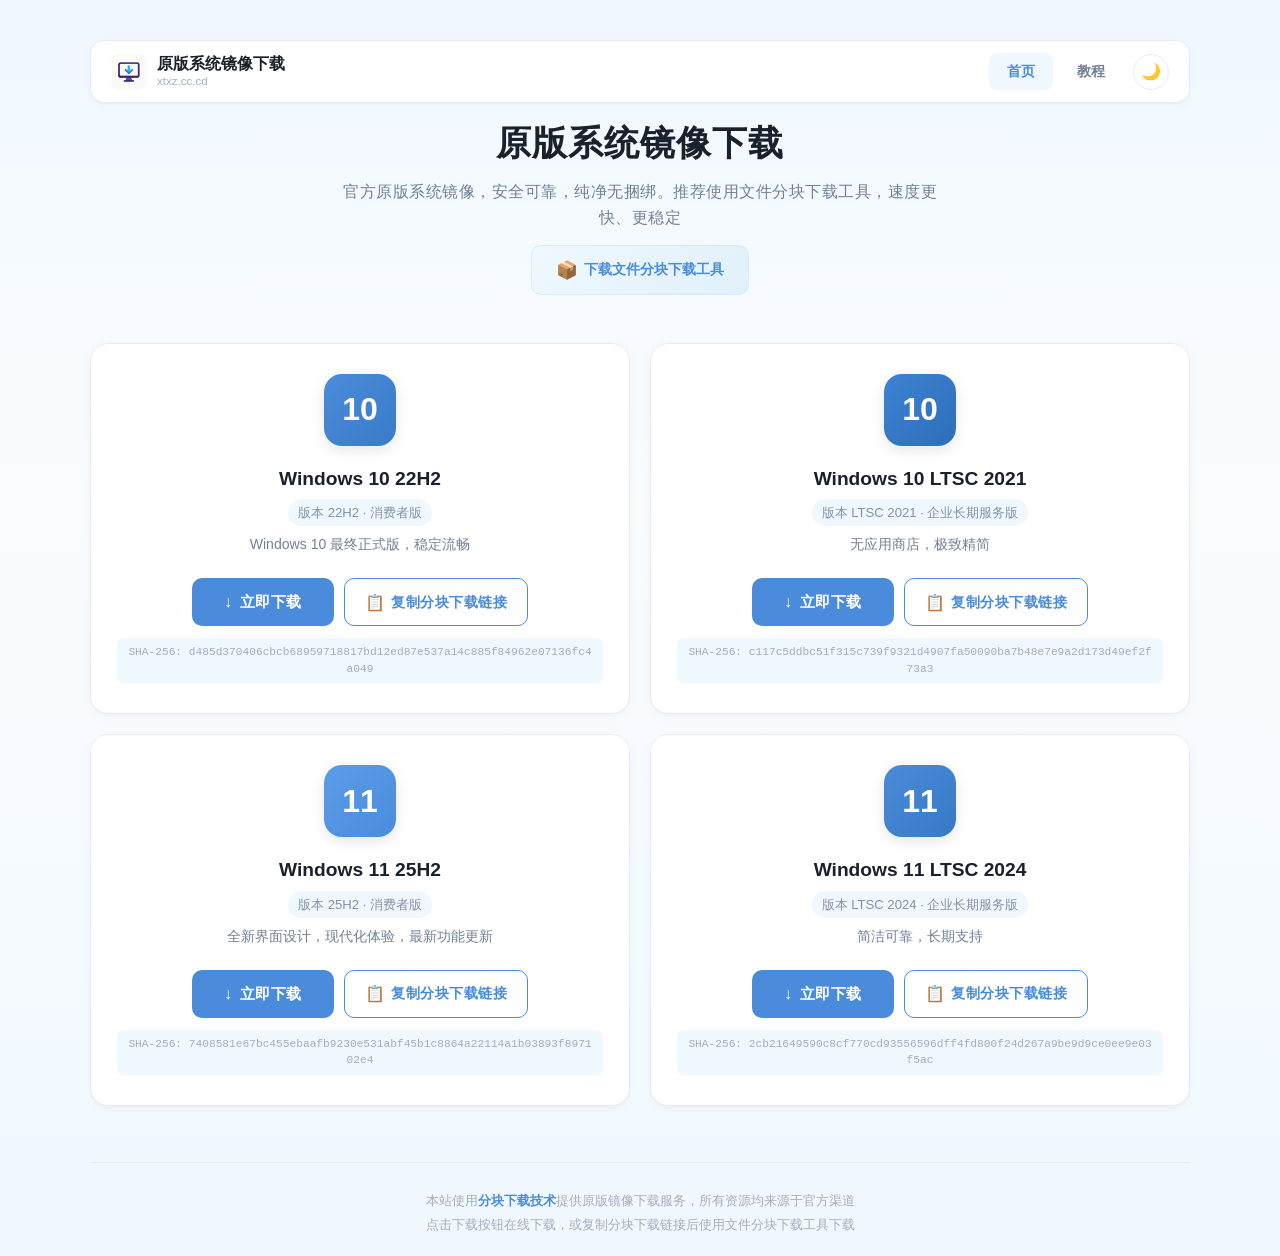
==== index.html @ e3495d39 "Add files via upload" ====
<!DOCTYPE html>
<html lang="zh-CN">
<head>
  <meta charset="UTF-8">
  <meta name="viewport" content="width=device-width, initial-scale=1.0">
  <meta name="description" content="官方原版系统镜像下载，包含 Windows 10、Windows 10 LTSC、Windows 11、Windows 11 LTSC，安全可靠纯净无捆绑">
  <meta name="keywords" content="Windows下载,Windows10,Windows11,系统镜像,原版ISO,系统下载">
  <meta name="theme-color" content="#4a8cdb">
  <meta name="color-scheme" content="light dark">
  <link rel="icon" type="image/png" href="favicon.png">
  <title>原版系统镜像下载</title>
  <link rel="stylesheet" href="style.css">
  <script src="script.js" defer></script>
</head>
<body>
  <nav class="top-nav" role="navigation" aria-label="主导航">
    <div class="nav-left">
      <a href="index.html" class="nav-brand">
        <img src="favicon.png" alt="网站图标" class="nav-logo">
        <div class="nav-brand-text">
          <span class="nav-title">原版系统镜像下载</span>
          <span class="nav-domain" id="navDomain">xtxz.cc.cd</span>
        </div>
      </a>
    </div>
    <div class="nav-right">
      <a href="index.html" class="nav-link active">首页</a>
      <a href="tutorial.html" class="nav-link">教程</a>
      <button class="theme-toggle" id="themeToggle" aria-label="切换暗色模式" title="切换暗色模式">
        <span class="theme-icon theme-icon-light">🌙</span>
        <span class="theme-icon theme-icon-dark">☀️</span>
      </button>
    </div>
  </nav>

  <div class="container">
    <header class="header">
      <h1>原版系统镜像下载</h1>
      <p class="subtitle">官方原版系统镜像，安全可靠，纯净无捆绑。推荐使用文件分块下载工具，速度更快、更稳定</p>
      <a href="https://fkxz.zhshh.cn/download" target="_blank" rel="noopener noreferrer" class="tool-link">
        <span class="link-icon">📦</span>
        下载文件分块下载工具
      </a>
    </header>

    <main class="download-grid" role="main" aria-label="系统镜像下载列表">
      <article class="download-card">
        <div class="card-icon win10" aria-hidden="true"></div>
        <div class="card-info">
          <h2>Windows 10 22H2</h2>
          <p class="version">版本 22H2 · 消费者版</p>
          <p class="desc">Windows 10 最终正式版，稳定流畅</p>
        </div>
        <div class="btn-group">
          <a href="https://xtjx.cc.cd/sw/?fkx=w1022h2.fkx" target="_blank" rel="noopener noreferrer" class="download-btn" aria-label="下载 Windows 10 22H2">
            <span class="btn-icon" aria-hidden="true">↓</span>
            立即下载
          </a>
          <button class="copy-btn" data-copy="https://xtjx.cc.cd/w1022h2.fkx" aria-label="复制 Windows 10 22H2 分块下载链接">
            <span class="btn-icon" aria-hidden="true">📋</span>
            复制分块下载链接
          </button>
        </div>
        <p class="sha256">SHA-256: d485d370406cbcb68959718817bd12ed87e537a14c885f84962e07136fc4a049</p>
      </article>

      <article class="download-card">
        <div class="card-icon win10ltsc" aria-hidden="true"></div>
        <div class="card-info">
          <h2>Windows 10 LTSC 2021</h2>
          <p class="version">版本 LTSC 2021 · 企业长期服务版</p>
          <p class="desc">无应用商店，极致精简</p>
        </div>
        <div class="btn-group">
          <a href="https://xtjx.cc.cd/sw/?fkx=w11ltsc2024.fkx" target="_blank" rel="noopener noreferrer" class="download-btn" aria-label="下载 Windows 10 LTSC 2021">
            <span class="btn-icon" aria-hidden="true">↓</span>
            立即下载
          </a>
          <button class="copy-btn" data-copy="https://xtjx.cc.cd/w11ltsc2024.fkx" aria-label="复制 Windows 10 LTSC 2021 分块下载链接">
            <span class="btn-icon" aria-hidden="true">📋</span>
            复制分块下载链接
          </button>
        </div>
        <p class="sha256">SHA-256: c117c5ddbc51f315c739f9321d4907fa50090ba7b48e7e9a2d173d49ef2f73a3</p>
      </article>

      <article class="download-card">
        <div class="card-icon win11" aria-hidden="true"></div>
        <div class="card-info">
          <h2>Windows 11 25H2</h2>
          <p class="version">版本 25H2 · 消费者版</p>
          <p class="desc">全新界面设计，现代化体验，最新功能更新</p>
        </div>
        <div class="btn-group">
          <a href="https://w11.xtjx.cc.cd/sw/?fkx=w1125h2.fkx" target="_blank" rel="noopener noreferrer" class="download-btn" aria-label="下载 Windows 11 25H2">
            <span class="btn-icon" aria-hidden="true">↓</span>
            立即下载
          </a>
          <button class="copy-btn" data-copy="https://w11.xtjx.cc.cd/w1125h2.fkx" aria-label="复制 Windows 11 25H2 分块下载链接">
            <span class="btn-icon" aria-hidden="true">📋</span>
            复制分块下载链接
          </button>
        </div>
        <p class="sha256">SHA-256: 7408581e67bc455ebaafb9230e531abf45b1c8864a22114a1b03893f897102e4</p>
      </article>

      <article class="download-card">
        <div class="card-icon win11ltsc" aria-hidden="true"></div>
        <div class="card-info">
          <h2>Windows 11 LTSC 2024</h2>
          <p class="version">版本 LTSC 2024 · 企业长期服务版</p>
          <p class="desc">简洁可靠，长期支持</p>
        </div>
        <div class="btn-group">
          <a href="https://w11ltsc.xtjx.cc.cd/sw/?fkx=w11ltsc2024.fkx" target="_blank" rel="noopener noreferrer" class="download-btn" aria-label="下载 Windows 11 LTSC 2024">
            <span class="btn-icon" aria-hidden="true">↓</span>
            立即下载
          </a>
          <button class="copy-btn" data-copy="https://w11ltsc.xtjx.cc.cd/w11ltsc2024.fkx" aria-label="复制 Windows 11 LTSC 2024 分块下载链接">
            <span class="btn-icon" aria-hidden="true">📋</span>
            复制分块下载链接
          </button>
        </div>
        <p class="sha256">SHA-256: 2cb21649590c8cf770cd93556596dff4fd800f24d267a9be9d9ce0ee9e03f5ac</p>
      </article>
    </main>

    <footer class="footer">
      <p>本站使用<a href="https://github.com/zsh-cn/fkxz" target="_blank" rel="noopener noreferrer" class="footer-link">分块下载技术</a>提供原版镜像下载服务，所有资源均来源于官方渠道</p>
      <p class="tips">点击下载按钮在线下载，或复制分块下载链接后使用文件分块下载工具下载</p>
    </footer>
  </div>

  <button class="back-to-top" id="backToTop" aria-label="回到顶部" title="回到顶部">
    <span class="back-to-top-icon">↑</span>
  </button>

  <div class="toast-container" id="toastContainer" aria-live="polite" aria-atomic="true"></div>
</body>
</html>
---- style.css ----
:root {
  --bg-primary: #f0f8ff;
  --bg-secondary: #fafcfe;
  --bg-card: #ffffff;
  --bg-card-hover: #ffffff;
  --text-primary: #1a202c;
  --text-secondary: #2d3748;
  --text-muted: #718096;
  --text-light: #8492a6;
  --text-extra-light: #a0aec0;
  --text-ultra-light: #bcc4d2;
  --border-color: #e8ecf2;
  --border-hover: #c8e0f8;
  --border-footer: #e2edf6;
  --accent: #4a8cdb;
  --accent-hover: #3a7bc8;
  --accent-light: #5b9de8;
  --accent-bg: #f0f8ff;
  --accent-bg-hover: #e0f0fa;
  --accent-border: #d8ecf8;
  --success: #10b981;
  --shadow-sm: 0 1px 3px rgba(0, 0, 0, 0.04), 0 2px 12px rgba(0, 0, 0, 0.03);
  --shadow-md: 0 4px 8px rgba(0, 0, 0, 0.06), 0 8px 28px rgba(74, 140, 219, 0.12);
  --shadow-btn: 0 6px 20px rgba(74, 140, 219, 0.3);
  --shadow-btn-secondary: 0 6px 20px rgba(74, 140, 219, 0.25);
  --shadow-icon: 0 4px 14px rgba(0, 0, 0, 0.1);
  --radius-sm: 10px;
  --radius-md: 14px;
  --radius-lg: 18px;
  --radius-full: 50%;
  --transition-fast: 0.2s ease;
  --transition-normal: 0.25s ease;
  --transition-slow: 0.35s ease;
}

[data-theme="dark"] {
  --bg-primary: #0f172a;
  --bg-secondary: #1a2332;
  --bg-card: #1e293b;
  --bg-card-hover: #243447;
  --text-primary: #e2e8f0;
  --text-secondary: #cbd5e1;
  --text-muted: #94a3b8;
  --text-light: #8899aa;
  --text-extra-light: #6b7d8e;
  --text-ultra-light: #5a6d7e;
  --border-color: #2d3d52;
  --border-hover: #3d5a80;
  --border-footer: #2d3d52;
  --accent: #60a5fa;
  --accent-hover: #3b82f6;
  --accent-light: #93c5fd;
  --accent-bg: #172554;
  --accent-bg-hover: #1e3a6e;
  --accent-border: #1e3a6e;
  --success: #34d399;
  --shadow-sm: 0 1px 3px rgba(0, 0, 0, 0.15), 0 2px 12px rgba(0, 0, 0, 0.1);
  --shadow-md: 0 4px 8px rgba(0, 0, 0, 0.2), 0 8px 28px rgba(0, 0, 0, 0.18);
  --shadow-btn: 0 6px 20px rgba(96, 165, 250, 0.25);
  --shadow-btn-secondary: 0 6px 20px rgba(96, 165, 250, 0.2);
  --shadow-icon: 0 4px 14px rgba(0, 0, 0, 0.25);
}

* {
  margin: 0;
  padding: 0;
  box-sizing: border-box;
}

html {
  scroll-behavior: smooth;
}

body {
  font-family: "Microsoft YaHei", "PingFang SC", "Helvetica Neue", Arial, sans-serif;
  background: linear-gradient(180deg, var(--bg-primary) 0%, var(--bg-secondary) 40%, var(--bg-primary) 100%);
  min-height: 100vh;
  color: var(--text-secondary);
  padding: 40px 20px 20px;
  transition: background 0.35s ease, color 0.35s ease;
  line-height: 1.6;
}

.container {
  max-width: 1100px;
  margin: 0 auto;
  animation: fadeInUp 0.6s ease both;
}

@keyframes fadeInUp {
  from {
    opacity: 0;
    transform: translateY(20px);
  }
  to {
    opacity: 1;
    transform: translateY(0);
  }
}

@keyframes fadeInRight {
  from {
    opacity: 0;
    transform: translateX(-20px);
  }
  to {
    opacity: 1;
    transform: translateX(0);
  }
}

@keyframes pulse {
  0%, 100% {
    transform: scale(1);
  }
  50% {
    transform: scale(1.05);
  }
}

@keyframes slideInUp {
  from {
    opacity: 0;
    transform: translateY(30px);
  }
  to {
    opacity: 1;
    transform: translateY(0);
  }
}

@keyframes bounceIn {
  0% {
    opacity: 0;
    transform: scale(0.3);
  }
  50% {
    transform: scale(1.08);
  }
  70% {
    transform: scale(0.95);
  }
  100% {
    opacity: 1;
    transform: scale(1);
  }
}

@keyframes shimmer {
  0% {
    background-position: -200% 0;
  }
  100% {
    background-position: 200% 0;
  }
}

.top-nav {
  display: flex;
  align-items: center;
  justify-content: space-between;
  max-width: 1100px;
  margin: 0 auto 12px;
  padding: 12px 20px;
  background: var(--bg-card);
  border: 1px solid var(--border-color);
  border-radius: var(--radius-md);
  box-shadow: var(--shadow-sm);
  transition: background var(--transition-normal), border-color var(--transition-normal);
  animation: fadeInUp 0.6s ease both;
}

.nav-left {
  display: flex;
  align-items: center;
}

.nav-brand {
  display: flex;
  align-items: center;
  gap: 10px;
  text-decoration: none;
  color: inherit;
}

.nav-logo {
  width: 36px;
  height: 36px;
  border-radius: 8px;
  flex-shrink: 0;
}

.nav-brand-text {
  display: flex;
  flex-direction: column;
  line-height: 1.3;
}

.nav-title {
  font-size: 1rem;
  font-weight: 700;
  color: var(--text-primary);
  transition: color var(--transition-normal);
  white-space: nowrap;
}

.nav-domain {
  font-size: 0.72rem;
  color: var(--text-extra-light);
  cursor: pointer;
  transition: color var(--transition-fast);
  white-space: nowrap;
}

.nav-domain:hover {
  color: var(--accent);
  text-decoration: underline;
}

.nav-right {
  display: flex;
  align-items: center;
  gap: 6px;
}

.nav-link {
  display: inline-flex;
  align-items: center;
  padding: 7px 18px;
  border-radius: 8px;
  font-size: 0.9rem;
  font-weight: 600;
  color: var(--text-muted);
  text-decoration: none;
  transition: color var(--transition-fast), background var(--transition-fast);
}

.nav-link:hover {
  color: var(--accent);
  background: var(--accent-bg);
}

.nav-link.active {
  color: var(--accent);
  background: var(--accent-bg);
}

.header {
  text-align: center;
  margin-bottom: 48px;
  animation: fadeInUp 0.6s ease both;
}

.header h1 {
  font-size: 2.2rem;
  font-weight: 700;
  color: var(--text-primary);
  margin-bottom: 8px;
  letter-spacing: 1px;
  transition: color var(--transition-normal);
}

.subtitle {
  font-size: 1rem;
  color: var(--text-muted);
  letter-spacing: 0.5px;
  max-width: 600px;
  margin: 0 auto;
  transition: color var(--transition-normal);
}

.tool-link {
  display: inline-flex;
  align-items: center;
  gap: 6px;
  margin-top: 14px;
  padding: 10px 24px;
  background: linear-gradient(135deg, var(--accent-bg), var(--accent-bg-hover));
  color: var(--accent);
  text-decoration: none;
  border-radius: var(--radius-sm);
  font-size: 0.88rem;
  font-weight: 600;
  border: 1px solid var(--accent-border);
  transition: background var(--transition-fast), box-shadow var(--transition-fast), transform var(--transition-fast);
}

.tool-link:hover {
  background: linear-gradient(135deg, var(--accent-bg-hover), var(--accent-bg));
  box-shadow: 0 4px 16px rgba(74, 140, 219, 0.15);
  transform: translateY(-1px);
}

.tool-link:focus-visible {
  outline: 2px solid var(--accent);
  outline-offset: 2px;
}

.link-icon {
  font-size: 1.1rem;
}

.download-grid {
  display: grid;
  grid-template-columns: repeat(2, 1fr);
  gap: 20px;
}

.download-card {
  background: var(--bg-card);
  border: 1px solid var(--border-color);
  border-radius: var(--radius-lg);
  padding: 30px 26px;
  display: flex;
  flex-direction: column;
  align-items: center;
  text-align: center;
  box-shadow: var(--shadow-sm);
  transition: transform var(--transition-normal), box-shadow var(--transition-normal), border-color var(--transition-normal), background var(--transition-normal);
  animation: slideInUp 0.5s ease both;
  position: relative;
  overflow: hidden;
}

.download-card::before {
  content: '';
  position: absolute;
  top: 0;
  left: 0;
  right: 0;
  height: 3px;
  background: linear-gradient(90deg, transparent, var(--accent), transparent);
  opacity: 0;
  transition: opacity var(--transition-normal);
}

.download-card:hover::before {
  opacity: 1;
}

.download-card:nth-child(1) { animation-delay: 0.1s; }
.download-card:nth-child(2) { animation-delay: 0.2s; }
.download-card:nth-child(3) { animation-delay: 0.3s; }
.download-card:nth-child(4) { animation-delay: 0.4s; }

.download-card:hover {
  transform: translateY(-4px);
  border-color: var(--border-hover);
  background: var(--bg-card-hover);
  box-shadow: var(--shadow-md);
}

.card-icon {
  width: 72px;
  height: 72px;
  border-radius: var(--radius-lg);
  margin-bottom: 18px;
  display: flex;
  align-items: center;
  justify-content: center;
  font-size: 2rem;
  font-weight: 700;
  color: #ffffff;
  box-shadow: var(--shadow-icon);
  transition: transform var(--transition-fast), box-shadow var(--transition-fast);
  position: relative;
  z-index: 1;
}

.download-card:hover .card-icon {
  transform: scale(1.08);
}

.card-icon.win10 {
  background: linear-gradient(135deg, #4a8cdb, #3a7bc8);
}

.card-icon.win10::before {
  content: "10";
}

.card-icon.win10ltsc {
  background: linear-gradient(135deg, #3d82d4, #2e6eb8);
}

.card-icon.win10ltsc::before {
  content: "10";
}

.card-icon.win11 {
  background: linear-gradient(135deg, #5b9de8, #4a8cdb);
}

.card-icon.win11::before {
  content: "11";
}

.card-icon.win11ltsc {
  background: linear-gradient(135deg, #4a8cdb, #3878c4);
}

.card-icon.win11ltsc::before {
  content: "11";
}

.card-info {
  margin-bottom: 22px;
}

.card-info h2 {
  font-size: 1.2rem;
  font-weight: 600;
  color: var(--text-primary);
  margin-bottom: 5px;
  transition: color var(--transition-normal);
}

.version {
  font-size: 0.82rem;
  color: var(--text-light);
  margin-bottom: 8px;
  display: inline-flex;
  align-items: center;
  gap: 4px;
  background: var(--accent-bg);
  padding: 3px 10px;
  border-radius: 20px;
  transition: background var(--transition-normal), color var(--transition-normal);
}

.desc {
  font-size: 0.88rem;
  color: var(--text-muted);
  line-height: 1.55;
  max-width: 280px;
  transition: color var(--transition-normal);
}

.btn-group {
  display: flex;
  gap: 10px;
  margin-top: auto;
  flex-wrap: wrap;
  justify-content: center;
}

.download-btn {
  display: inline-flex;
  align-items: center;
  justify-content: center;
  gap: 7px;
  background: var(--accent);
  color: #ffffff;
  text-decoration: none;
  padding: 11px 32px;
  border-radius: var(--radius-sm);
  font-size: 0.95rem;
  font-weight: 600;
  letter-spacing: 0.5px;
  transition: background var(--transition-fast), transform var(--transition-fast), box-shadow var(--transition-fast);
  border: none;
  cursor: pointer;
  font-family: inherit;
  position: relative;
  overflow: hidden;
}

.download-btn::after {
  content: '';
  position: absolute;
  top: 50%;
  left: 50%;
  width: 0;
  height: 0;
  border-radius: 50%;
  background: rgba(255, 255, 255, 0.2);
  transform: translate(-50%, -50%);
  transition: width 0.5s ease, height 0.5s ease;
}

.download-btn:active::after {
  width: 300px;
  height: 300px;
}

.download-btn:hover {
  background: var(--accent-hover);
  transform: scale(1.03);
  box-shadow: var(--shadow-btn);
}

.download-btn:active {
  transform: scale(0.97);
}

.download-btn:focus-visible {
  outline: 2px solid var(--accent);
  outline-offset: 2px;
}

.btn-icon {
  font-size: 1rem;
  font-weight: 700;
}

.copy-btn {
  display: inline-flex;
  align-items: center;
  justify-content: center;
  gap: 6px;
  background: var(--bg-card);
  color: var(--accent);
  border: 1.5px solid var(--accent);
  padding: 10px 20px;
  border-radius: var(--radius-sm);
  font-size: 0.9rem;
  font-weight: 600;
  letter-spacing: 0.5px;
  cursor: pointer;
  font-family: inherit;
  transition: background var(--transition-fast), color var(--transition-fast), transform var(--transition-fast), box-shadow var(--transition-fast), border-color var(--transition-fast);
}

.copy-btn:hover {
  background: var(--accent);
  color: #ffffff;
  transform: scale(1.03);
  box-shadow: var(--shadow-btn-secondary);
}

.copy-btn:active {
  transform: scale(0.97);
}

.copy-btn:focus-visible {
  outline: 2px solid var(--accent);
  outline-offset: 2px;
}

.copy-btn.copied {
  background: var(--success);
  color: #ffffff;
  border-color: var(--success);
  animation: pulse 0.3s ease;
}

.sha256 {
  font-size: 0.7rem;
  color: var(--text-extra-light);
  margin-top: 12px;
  word-break: break-all;
  line-height: 1.5;
  max-width: 100%;
  font-family: "Consolas", "Monaco", "Courier New", monospace;
  transition: color var(--transition-normal);
  padding: 6px 10px;
  background: var(--accent-bg);
  border-radius: 6px;
  width: 100%;
  transition: background var(--transition-normal), color var(--transition-normal);
}

.footer {
  text-align: center;
  margin-top: 56px;
  padding-top: 26px;
  border-top: 1px solid var(--border-footer);
  animation: fadeInUp 0.6s ease 0.5s both;
}

.footer p {
  font-size: 0.82rem;
  color: var(--text-extra-light);
  line-height: 1.8;
  transition: color var(--transition-normal);
}

.tips {
  color: var(--text-ultra-light);
  font-size: 0.78rem;
}

.footer-link {
  color: var(--accent);
  text-decoration: none;
  font-weight: 600;
  transition: color var(--transition-fast), text-decoration var(--transition-fast);
}

.footer-link:hover {
  text-decoration: underline;
}

.footer-link:focus-visible {
  outline: 2px solid var(--accent);
  outline-offset: 2px;
}

.theme-toggle {
  width: 36px;
  height: 36px;
  border-radius: var(--radius-full);
  border: 1.5px solid var(--border-color);
  background: var(--bg-card);
  cursor: pointer;
  display: flex;
  align-items: center;
  justify-content: center;
  font-size: 1rem;
  flex-shrink: 0;
  margin-left: 4px;
  transition: background var(--transition-fast), border-color var(--transition-fast), transform var(--transition-fast), box-shadow var(--transition-fast);
}

.theme-toggle:hover {
  transform: scale(1.1);
  box-shadow: var(--shadow-md);
  border-color: var(--accent);
}

.theme-toggle:active {
  transform: scale(0.95);
}

.theme-toggle:focus-visible {
  outline: 2px solid var(--accent);
  outline-offset: 2px;
}

.theme-icon {
  transition: transform var(--transition-normal), opacity var(--transition-normal);
}

[data-theme="dark"] .theme-icon-light {
  display: inline;
}

[data-theme="dark"] .theme-icon-dark {
  display: none;
}

.theme-icon-light {
  display: inline;
}

.theme-icon-dark {
  display: none;
}

[data-theme="dark"] .theme-icon-light {
  display: none;
}

[data-theme="dark"] .theme-icon-dark {
  display: inline;
}

.back-to-top {
  position: fixed;
  bottom: 30px;
  right: 30px;
  z-index: 1000;
  width: 44px;
  height: 44px;
  border-radius: var(--radius-full);
  border: 1.5px solid var(--border-color);
  background: var(--bg-card);
  color: var(--accent);
  cursor: pointer;
  display: flex;
  align-items: center;
  justify-content: center;
  font-size: 1.2rem;
  box-shadow: var(--shadow-sm);
  opacity: 0;
  visibility: hidden;
  transform: translateY(10px);
  transition: opacity var(--transition-normal), visibility var(--transition-normal), transform var(--transition-normal), background var(--transition-fast), border-color var(--transition-fast), box-shadow var(--transition-fast);
}

.back-to-top.visible {
  opacity: 1;
  visibility: visible;
  transform: translateY(0);
}

.back-to-top:hover {
  transform: translateY(-3px);
  box-shadow: var(--shadow-md);
  border-color: var(--accent);
  background: var(--accent);
  color: #ffffff;
}

.back-to-top:active {
  transform: scale(0.95);
}

.back-to-top:focus-visible {
  outline: 2px solid var(--accent);
  outline-offset: 2px;
}

.back-to-top-icon {
  font-weight: 700;
  font-size: 1.1rem;
}

.toast-container {
  position: fixed;
  top: 20px;
  left: 50%;
  transform: translateX(-50%);
  z-index: 9999;
  display: flex;
  flex-direction: column;
  gap: 10px;
  pointer-events: none;
}

.toast {
  display: flex;
  align-items: center;
  gap: 8px;
  padding: 12px 24px;
  background: var(--bg-card);
  border: 1px solid var(--border-color);
  border-radius: var(--radius-sm);
  box-shadow: 0 8px 32px rgba(0, 0, 0, 0.12);
  font-size: 0.9rem;
  font-weight: 500;
  color: var(--text-primary);
  pointer-events: auto;
  animation: bounceIn 0.4s ease both;
  white-space: nowrap;
  transition: background var(--transition-normal), color var(--transition-normal), border-color var(--transition-normal);
}

.toast.success {
  border-left: 3px solid var(--success);
}

.toast.error {
  border-left: 3px solid #ef4444;
}

.toast.fade-out {
  animation: fadeOut 0.35s ease both;
}

@keyframes fadeOut {
  from {
    opacity: 1;
    transform: translateY(0);
  }
  to {
    opacity: 0;
    transform: translateY(-10px);
  }
}

.toast-icon {
  font-size: 1.1rem;
}

@media (max-width: 768px) {
  .download-grid {
    grid-template-columns: 1fr;
  }

  .header h1 {
    font-size: 1.7rem;
  }

  .download-card {
    padding: 24px 20px;
  }

  .theme-toggle {
    width: 32px;
    height: 32px;
    font-size: 0.9rem;
  }

  .back-to-top {
    bottom: 20px;
    right: 20px;
    width: 38px;
    height: 38px;
  }

  .btn-group {
    flex-direction: column;
    width: 100%;
  }

  .download-btn,
  .copy-btn {
    width: 100%;
    justify-content: center;
  }

  .toast {
    padding: 10px 18px;
    font-size: 0.82rem;
    white-space: normal;
    max-width: 90vw;
  }
}

@media (max-width: 480px) {
  body {
    padding: 20px 12px 12px;
  }

  .header h1 {
    font-size: 1.4rem;
  }

  .subtitle {
    font-size: 0.85rem;
  }

  .download-card {
    padding: 20px 16px;
    border-radius: var(--radius-md);
  }

  .card-icon {
    width: 56px;
    height: 56px;
    font-size: 1.5rem;
    border-radius: var(--radius-md);
  }

  .card-info h2 {
    font-size: 1.05rem;
  }

  .sha256 {
    font-size: 0.65rem;
  }

  .tool-link {
    font-size: 0.8rem;
    padding: 8px 18px;
  }
}

@media (prefers-reduced-motion: reduce) {
  *,
  *::before,
  *::after {
    animation-duration: 0.01ms !important;
    animation-iteration-count: 1 !important;
    transition-duration: 0.01ms !important;
    scroll-behavior: auto !important;
  }
}

@media print {
  .theme-toggle,
  .back-to-top,
  .toast-container,
  .btn-group {
    display: none !important;
  }

  body {
    background: #ffffff;
    color: #000000;
  }

  .download-card {
    break-inside: avoid;
    box-shadow: none;
    border: 1px solid #ccc;
  }
}

.tutorial-content {
  max-width: 800px;
  margin: 0 auto;
  animation: fadeInUp 0.6s ease both;
}

.tutorial-section {
  background: var(--bg-card);
  border: 1px solid var(--border-color);
  border-radius: var(--radius-lg);
  padding: 32px 30px;
  margin-bottom: 24px;
  box-shadow: var(--shadow-sm);
  transition: background var(--transition-normal), border-color var(--transition-normal);
}

.tutorial-section h2 {
  font-size: 1.35rem;
  font-weight: 700;
  color: var(--text-primary);
  margin-bottom: 16px;
  transition: color var(--transition-normal);
}

.tutorial-section h3 {
  font-size: 1.1rem;
  font-weight: 600;
  color: var(--text-primary);
  margin: 24px 0 12px;
  transition: color var(--transition-normal);
}

.tutorial-section h4 {
  font-size: 0.95rem;
  font-weight: 600;
  color: var(--text-primary);
  margin-bottom: 4px;
  transition: color var(--transition-normal);
}

.tutorial-section p {
  font-size: 0.92rem;
  color: var(--text-secondary);
  line-height: 1.75;
  margin-bottom: 10px;
  transition: color var(--transition-normal);
}

.tutorial-section code {
  background: var(--accent-bg);
  color: var(--accent);
  padding: 2px 8px;
  border-radius: 4px;
  font-size: 0.88rem;
  font-family: "Consolas", "Monaco", "Courier New", monospace;
  transition: background var(--transition-normal), color var(--transition-normal);
}

.tutorial-section .tool-link {
  margin-bottom: 20px;
}

.program-list {
  margin-top: 16px;
}

.program-card {
  background: var(--bg-secondary);
  border: 1px solid var(--border-color);
  border-radius: var(--radius-sm);
  padding: 16px 18px;
  margin-bottom: 10px;
  transition: background var(--transition-normal), border-color var(--transition-normal);
}

.program-header {
  display: flex;
  align-items: center;
  gap: 8px;
  margin-bottom: 6px;
  flex-wrap: wrap;
}

.program-header strong {
  font-size: 0.95rem;
  color: var(--text-primary);
  transition: color var(--transition-normal);
}

.program-badge {
  display: inline-block;
  background: var(--accent);
  color: #ffffff;
  font-size: 0.7rem;
  font-weight: 700;
  padding: 2px 8px;
  border-radius: 10px;
  line-height: 1.5;
}

.program-file {
  font-size: 0.78rem;
  color: var(--text-muted);
  background: var(--accent-bg);
  padding: 2px 8px;
  border-radius: 4px;
  font-family: "Consolas", "Monaco", "Courier New", monospace;
  transition: background var(--transition-normal), color var(--transition-normal);
}

.program-card p {
  font-size: 0.85rem;
  color: var(--text-muted);
  margin-bottom: 0;
  transition: color var(--transition-normal);
}

.step-list {
  margin: 16px 0;
}

.step-item {
  display: flex;
  gap: 14px;
  margin-bottom: 16px;
  align-items: flex-start;
}

.step-num {
  flex-shrink: 0;
  width: 32px;
  height: 32px;
  border-radius: 50%;
  background: var(--accent);
  color: #ffffff;
  display: flex;
  align-items: center;
  justify-content: center;
  font-size: 0.9rem;
  font-weight: 700;
  line-height: 1;
}

.step-body h4 {
  font-size: 0.95rem;
  font-weight: 600;
  color: var(--text-primary);
  margin-bottom: 2px;
  transition: color var(--transition-normal);
}

.step-body p {
  font-size: 0.88rem;
  color: var(--text-muted);
  margin-bottom: 0;
  transition: color var(--transition-normal);
}

.tip-box {
  display: flex;
  gap: 12px;
  background: var(--accent-bg);
  border: 1px solid var(--accent-border);
  border-radius: var(--radius-sm);
  padding: 16px 18px;
  margin-top: 20px;
  transition: background var(--transition-normal), border-color var(--transition-normal);
}

.tip-icon {
  font-size: 1.3rem;
  flex-shrink: 0;
  line-height: 1.4;
}

.tip-body strong {
  display: block;
  font-size: 0.92rem;
  color: var(--text-primary);
  margin-bottom: 4px;
  transition: color var(--transition-normal);
}

.tip-body p {
  font-size: 0.85rem;
  color: var(--text-muted);
  margin-bottom: 0;
  transition: color var(--transition-normal);
}

.file-list {
  margin: 8px 0 12px;
  padding-left: 20px;
}

.file-list li {
  font-size: 0.88rem;
  color: var(--text-secondary);
  margin-bottom: 6px;
  line-height: 1.6;
  transition: color var(--transition-normal);
}

.file-list code {
  background: var(--accent-bg);
  color: var(--accent);
  padding: 1px 6px;
  border-radius: 3px;
  font-size: 0.85rem;
  font-family: "Consolas", "Monaco", "Courier New", monospace;
}

.cli-examples h4 {
  font-size: 0.95rem;
  font-weight: 600;
  color: var(--text-primary);
  margin: 16px 0 8px;
  transition: color var(--transition-normal);
}

.code-block {
  background: var(--bg-secondary);
  border: 1px solid var(--border-color);
  border-radius: var(--radius-sm);
  padding: 12px 16px;
  margin-bottom: 4px;
  overflow-x: auto;
  transition: background var(--transition-normal), border-color var(--transition-normal);
}

.code-block code {
  font-size: 0.85rem;
  color: var(--text-primary);
  background: none;
  padding: 0;
  white-space: nowrap;
  transition: color var(--transition-normal);
}

.code-desc {
  font-size: 0.82rem;
  color: var(--text-muted);
  margin-bottom: 12px;
  transition: color var(--transition-normal);
}

@media (max-width: 768px) {
  .top-nav {
    flex-direction: column;
    gap: 10px;
    padding: 12px 16px;
    margin-bottom: 16px;
  }

  .nav-left,
  .nav-right {
    width: 100%;
    justify-content: center;
  }

  .nav-brand {
    justify-content: center;
  }

  .nav-title {
    font-size: 0.9rem;
  }

  .tutorial-section {
    padding: 24px 18px;
  }

  .tutorial-section h2 {
    font-size: 1.15rem;
  }

  .step-num {
    width: 28px;
    height: 28px;
    font-size: 0.8rem;
  }
}
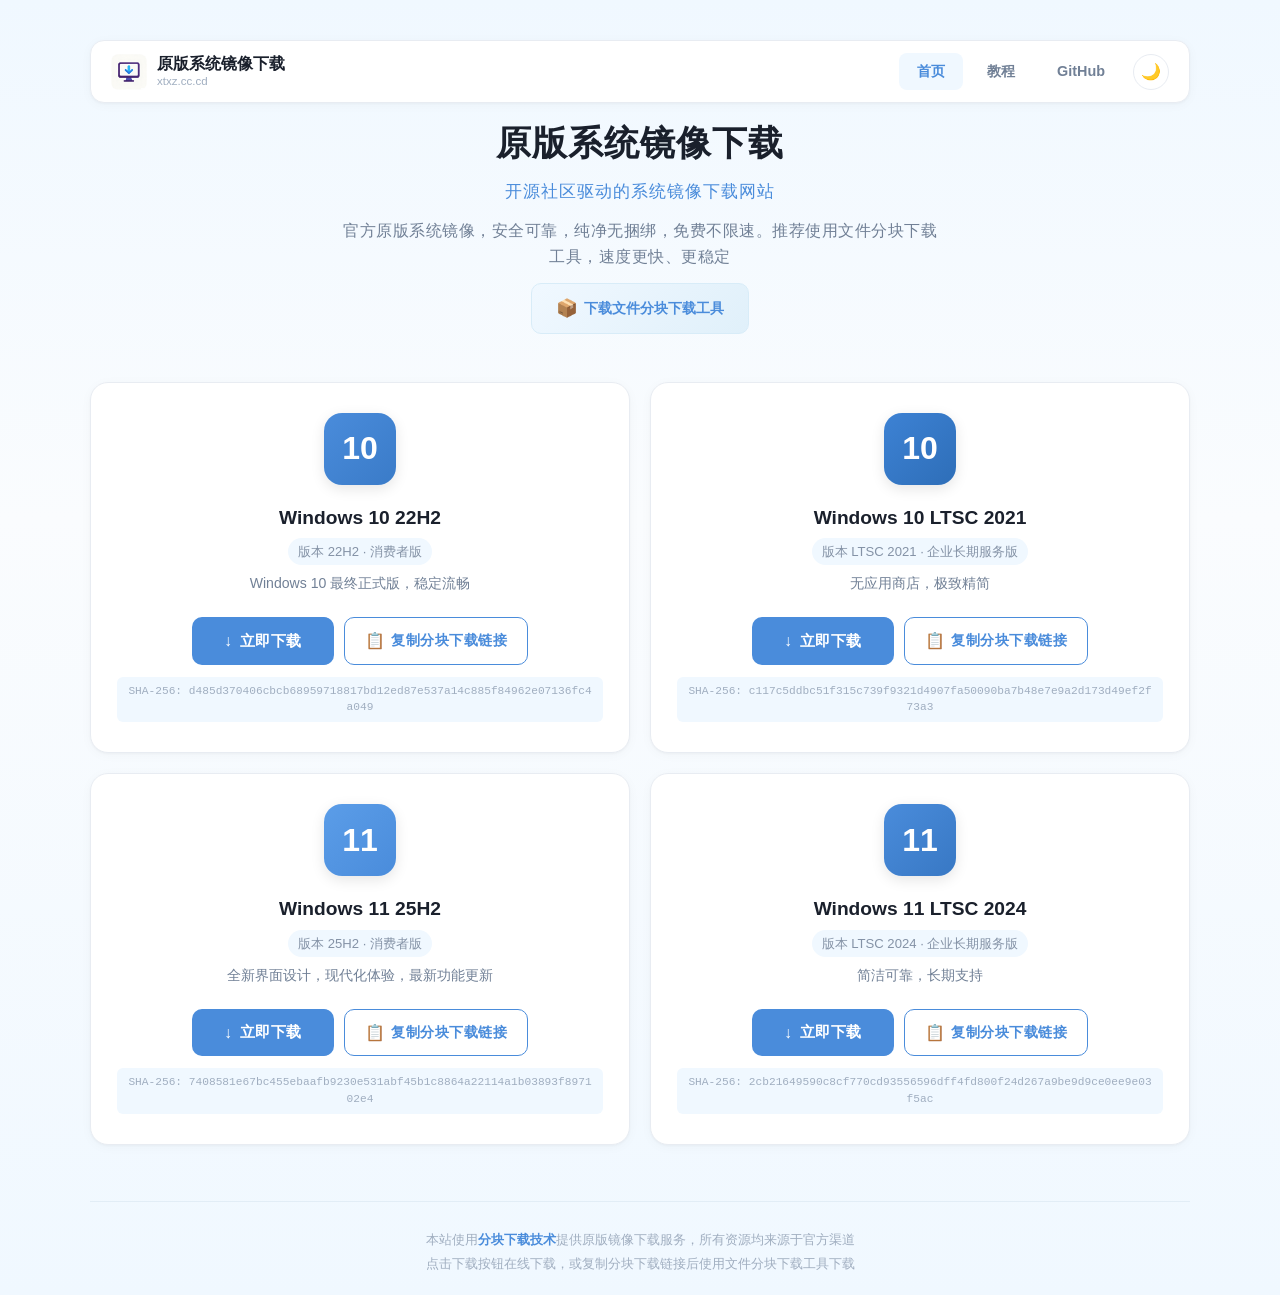
==== commit f18a2931: "官方" ====
--- a/index.html
+++ b/index.html
@@ -26,6 +26,7 @@
     <div class="nav-right">
       <a href="index.html" class="nav-link active">首页</a>
       <a href="tutorial.html" class="nav-link">教程</a>
+      <a href="https://github.com/cnzsh/xtxz" target="_blank" rel="noopener noreferrer" class="nav-link">GitHub</a>
       <button class="theme-toggle" id="themeToggle" aria-label="切换暗色模式" title="切换暗色模式">
         <span class="theme-icon theme-icon-light">🌙</span>
         <span class="theme-icon theme-icon-dark">☀️</span>
@@ -36,7 +37,8 @@
   <div class="container">
     <header class="header">
       <h1>原版系统镜像下载</h1>
-      <p class="subtitle">官方原版系统镜像，安全可靠，纯净无捆绑。推荐使用文件分块下载工具，速度更快、更稳定</p>
+      <p class="header-tagline">开源社区驱动的系统镜像下载网站</p>
+      <p class="subtitle">官方原版系统镜像，安全可靠，纯净无捆绑，免费不限速。推荐使用文件分块下载工具，速度更快、更稳定</p>
       <a href="https://fkxz.zhshh.cn/download" target="_blank" rel="noopener noreferrer" class="tool-link">
         <span class="link-icon">📦</span>
         下载文件分块下载工具
--- a/style.css
+++ b/style.css
@@ -260,6 +260,15 @@
   transition: color var(--transition-normal);
 }
 
+.header-tagline {
+  font-size: 1.05rem;
+  font-weight: 500;
+  color: var(--accent);
+  letter-spacing: 1px;
+  margin-bottom: 12px;
+  transition: color var(--transition-normal);
+}
+
 .subtitle {
   font-size: 1rem;
   color: var(--text-muted);
@@ -821,6 +830,10 @@
     font-size: 0.85rem;
   }
 
+  .header-tagline {
+    font-size: 0.85rem;
+  }
+
   .download-card {
     padding: 20px 16px;
     border-radius: var(--radius-md);
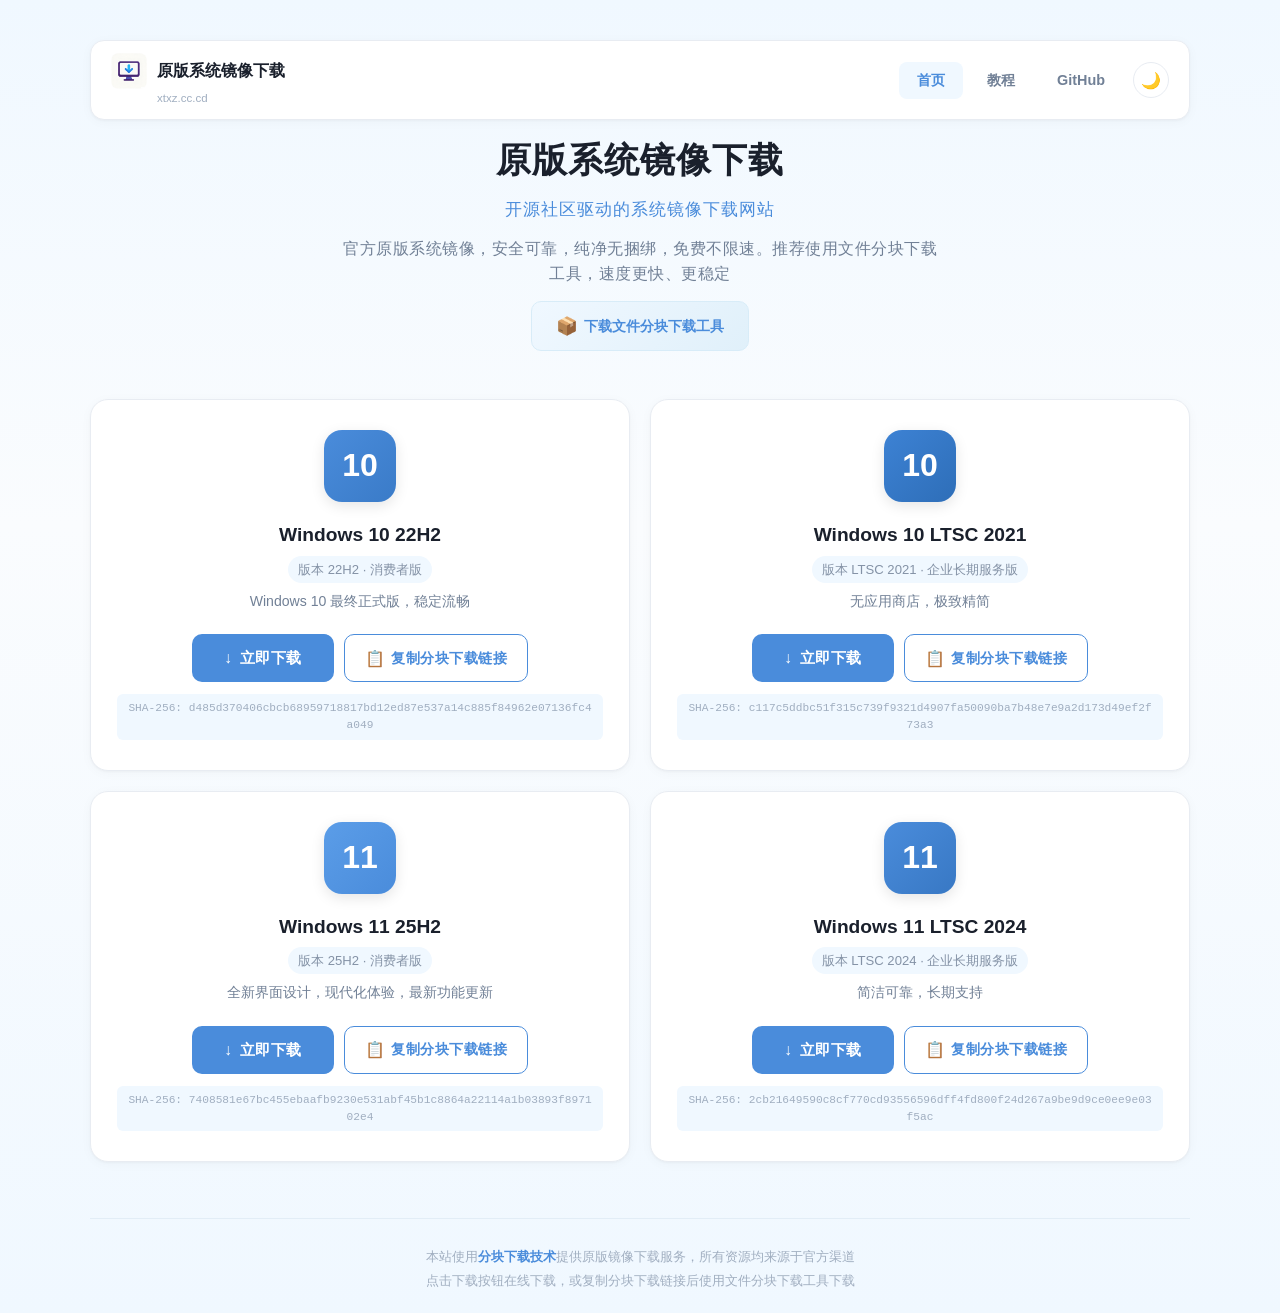
==== commit cfab5b43: "正式上线" ====
--- a/index.html
+++ b/index.html
@@ -17,11 +17,9 @@
     <div class="nav-left">
       <a href="index.html" class="nav-brand">
         <img src="favicon.png" alt="网站图标" class="nav-logo">
-        <div class="nav-brand-text">
-          <span class="nav-title">原版系统镜像下载</span>
-          <span class="nav-domain" id="navDomain">xtxz.cc.cd</span>
-        </div>
+        <span class="nav-title">原版系统镜像下载</span>
       </a>
+      <a href="https://wtxz.cc.cd" class="nav-domain" id="navDomain">xtxz.cc.cd</a>
     </div>
     <div class="nav-right">
       <a href="index.html" class="nav-link active">首页</a>
@@ -74,11 +72,11 @@
           <p class="desc">无应用商店，极致精简</p>
         </div>
         <div class="btn-group">
-          <a href="https://xtjx.cc.cd/sw/?fkx=w11ltsc2024.fkx" target="_blank" rel="noopener noreferrer" class="download-btn" aria-label="下载 Windows 10 LTSC 2021">
+          <a href="https://xtjx.cc.cd/sw/?fkx=w10ltsc2021.fkx" target="_blank" rel="noopener noreferrer" class="download-btn" aria-label="下载 Windows 10 LTSC 2021">
             <span class="btn-icon" aria-hidden="true">↓</span>
             立即下载
           </a>
-          <button class="copy-btn" data-copy="https://xtjx.cc.cd/w11ltsc2024.fkx" aria-label="复制 Windows 10 LTSC 2021 分块下载链接">
+          <button class="copy-btn" data-copy="https://xtjx.cc.cd/w10ltsc2021.fkx" aria-label="复制 Windows 10 LTSC 2021 分块下载链接">
             <span class="btn-icon" aria-hidden="true">📋</span>
             复制分块下载链接
           </button>
--- a/style.css
+++ b/style.css
@@ -172,7 +172,8 @@
 
 .nav-left {
   display: flex;
-  align-items: center;
+  flex-direction: column;
+  align-items: flex-start;
 }
 
 .nav-brand {
@@ -190,12 +191,6 @@
   flex-shrink: 0;
 }
 
-.nav-brand-text {
-  display: flex;
-  flex-direction: column;
-  line-height: 1.3;
-}
-
 .nav-title {
   font-size: 1rem;
   font-weight: 700;
@@ -207,9 +202,10 @@
 .nav-domain {
   font-size: 0.72rem;
   color: var(--text-extra-light);
-  cursor: pointer;
+  text-decoration: none;
   transition: color var(--transition-fast);
   white-space: nowrap;
+  padding-left: 46px;
 }
 
 .nav-domain:hover {
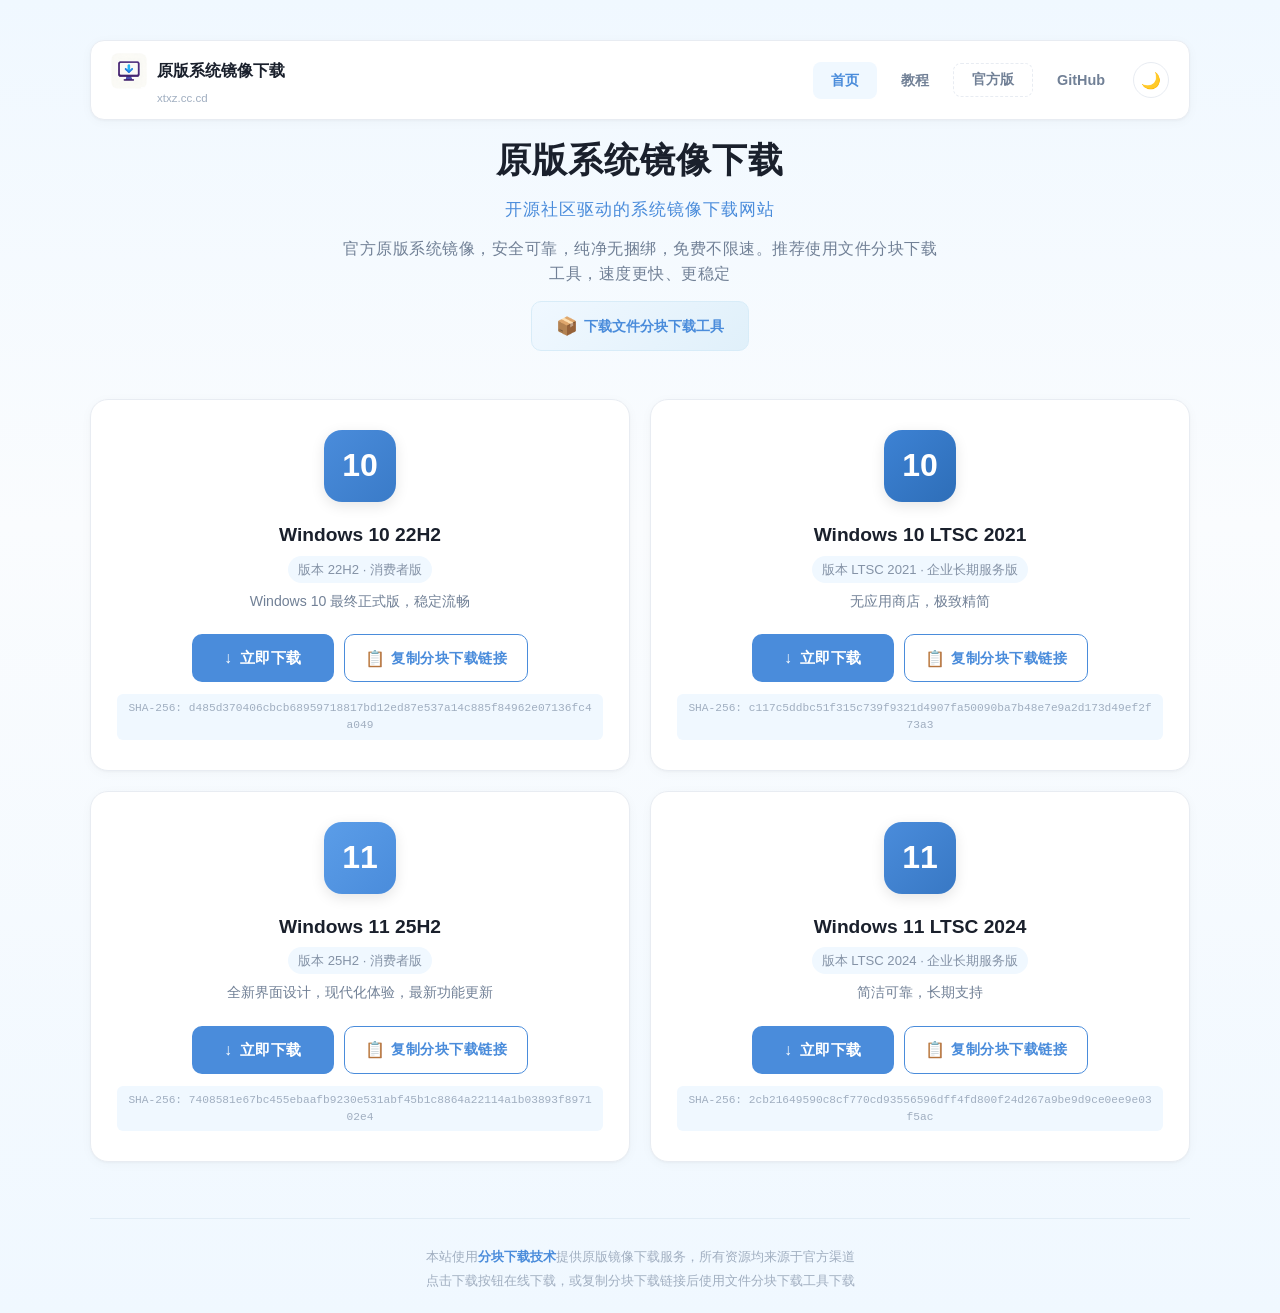
==== commit 1787d916: "新增功能" ====
--- a/index.html
+++ b/index.html
@@ -19,12 +19,13 @@
         <img src="favicon.png" alt="网站图标" class="nav-logo">
         <span class="nav-title">原版系统镜像下载</span>
       </a>
-      <a href="https://wtxz.cc.cd" class="nav-domain" id="navDomain">xtxz.cc.cd</a>
+      <a href="https://xtxz.cc.cd" class="nav-domain" id="navDomain">xtxz.cc.cd</a>
     </div>
     <div class="nav-right">
       <a href="index.html" class="nav-link active">首页</a>
       <a href="tutorial.html" class="nav-link">教程</a>
-      <a href="https://github.com/cnzsh/xtxz" target="_blank" rel="noopener noreferrer" class="nav-link">GitHub</a>
+      <button class="version-toggle" id="versionToggle" title="切换版本"></button>
+      <a href="https://github.com/xtjxxz/xtxz" target="_blank" rel="noopener noreferrer" class="nav-link">GitHub</a>
       <button class="theme-toggle" id="themeToggle" aria-label="切换暗色模式" title="切换暗色模式">
         <span class="theme-icon theme-icon-light">🌙</span>
         <span class="theme-icon theme-icon-dark">☀️</span>
--- a/style.css
+++ b/style.css
@@ -241,6 +241,28 @@
   background: var(--accent-bg);
 }
 
+.version-toggle {
+  display: inline-flex;
+  align-items: center;
+  padding: 7px 18px;
+  border-radius: 8px;
+  font-size: 0.85rem;
+  font-weight: 600;
+  font-family: inherit;
+  color: var(--text-muted);
+  background: transparent;
+  border: 1.5px dashed var(--border-color);
+  cursor: pointer;
+  transition: color var(--transition-fast), background var(--transition-fast), border-color var(--transition-fast);
+  white-space: nowrap;
+}
+
+.version-toggle:hover {
+  color: var(--accent);
+  background: var(--accent-bg);
+  border-color: var(--accent);
+}
+
 .header {
   text-align: center;
   margin-bottom: 48px;
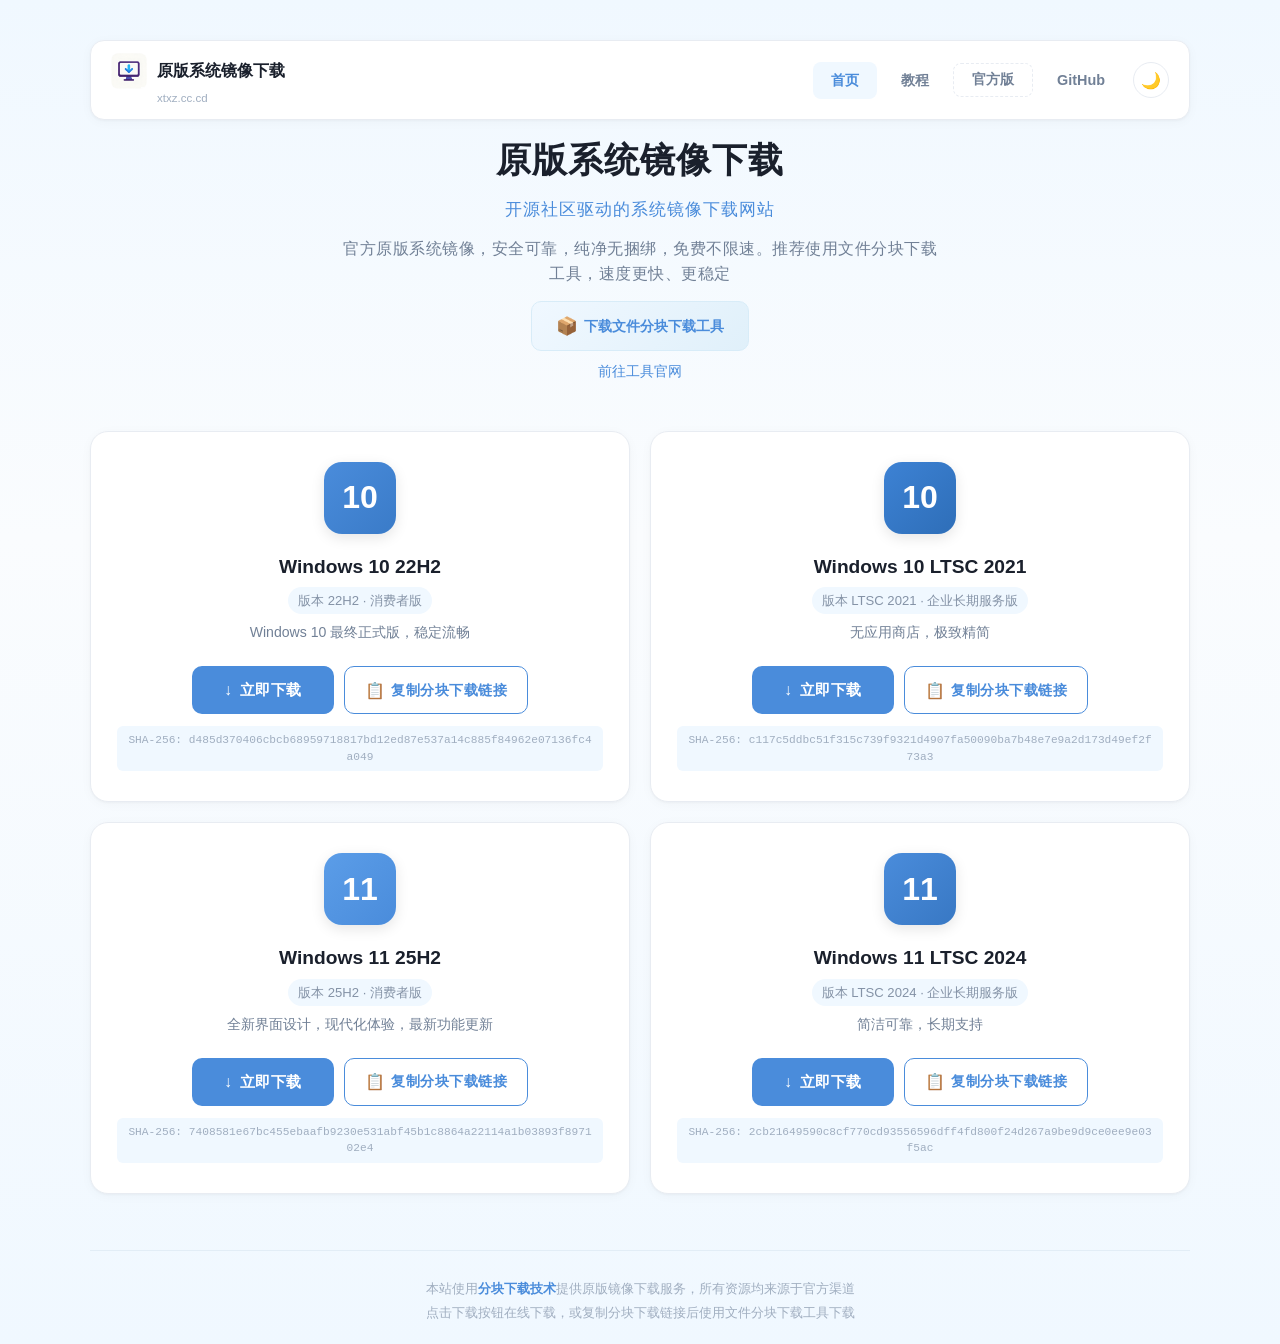
==== commit edacd397: "更新教程" ====
--- a/index.html
+++ b/index.html
@@ -38,10 +38,11 @@
       <h1>原版系统镜像下载</h1>
       <p class="header-tagline">开源社区驱动的系统镜像下载网站</p>
       <p class="subtitle">官方原版系统镜像，安全可靠，纯净无捆绑，免费不限速。推荐使用文件分块下载工具，速度更快、更稳定</p>
-      <a href="https://fkxz.zhshh.cn/download" target="_blank" rel="noopener noreferrer" class="tool-link">
+      <a href="https://y.zhshh.cn/fkxz/wjxz.exe" class="tool-link" download>
         <span class="link-icon">📦</span>
         下载文件分块下载工具
       </a>
+      <a href="https://fkxz.zhshh.cn" target="_blank" rel="noopener noreferrer" class="site-link">前往工具官网</a>
     </header>
 
     <main class="download-grid" role="main" aria-label="系统镜像下载列表">
--- a/style.css
+++ b/style.css
@@ -327,6 +327,20 @@
   font-size: 1.1rem;
 }
 
+.site-link {
+  display: block;
+  margin-top: 10px;
+  font-size: 0.85rem;
+  color: var(--accent);
+  text-decoration: none;
+  transition: color var(--transition-fast);
+}
+
+.site-link:hover {
+  color: var(--accent-hover);
+  text-decoration: underline;
+}
+
 .download-grid {
   display: grid;
   grid-template-columns: repeat(2, 1fr);
